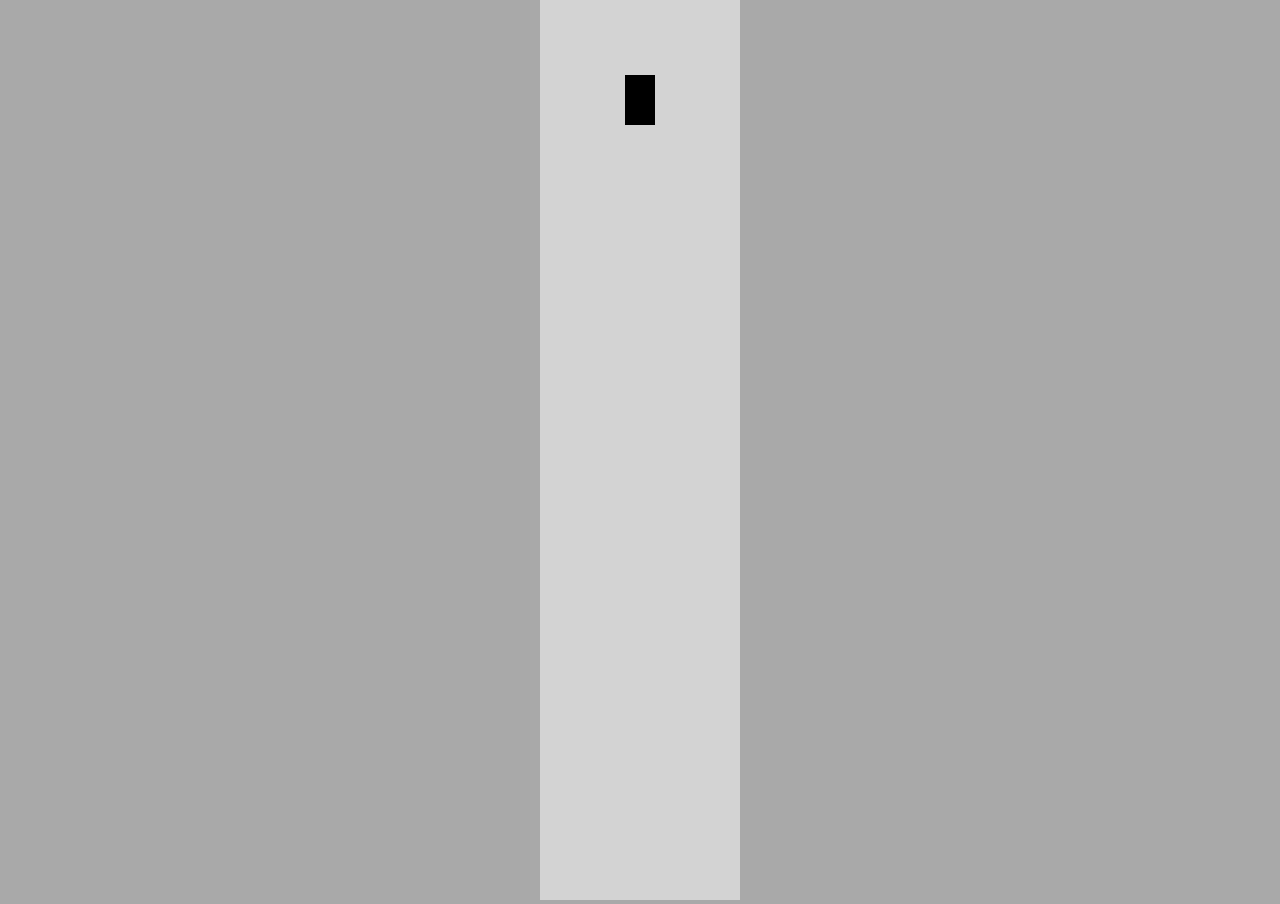
==== index.html @ ff2a6e7a "feat: implemented canvas, car, controls, and initial physics" ====
<!DOCTYPE html>
<head>
    <title>Self-driving car</title>
    <link rel="stylesheet" type="text/css" href="style.css" />
</head>
<body>
    <canvas id="myCanvas"></canvas>
    <script src="controls.js"></script>
    <script src="car.js"></script>
    <script src="main.js"></script>
</body>
---- style.css ----
body {
    margin: 0;
    background: darkgrey;
    overflow: hidden;
    text-align: center;
}
#myCanvas {
    background: lightgrey;
}
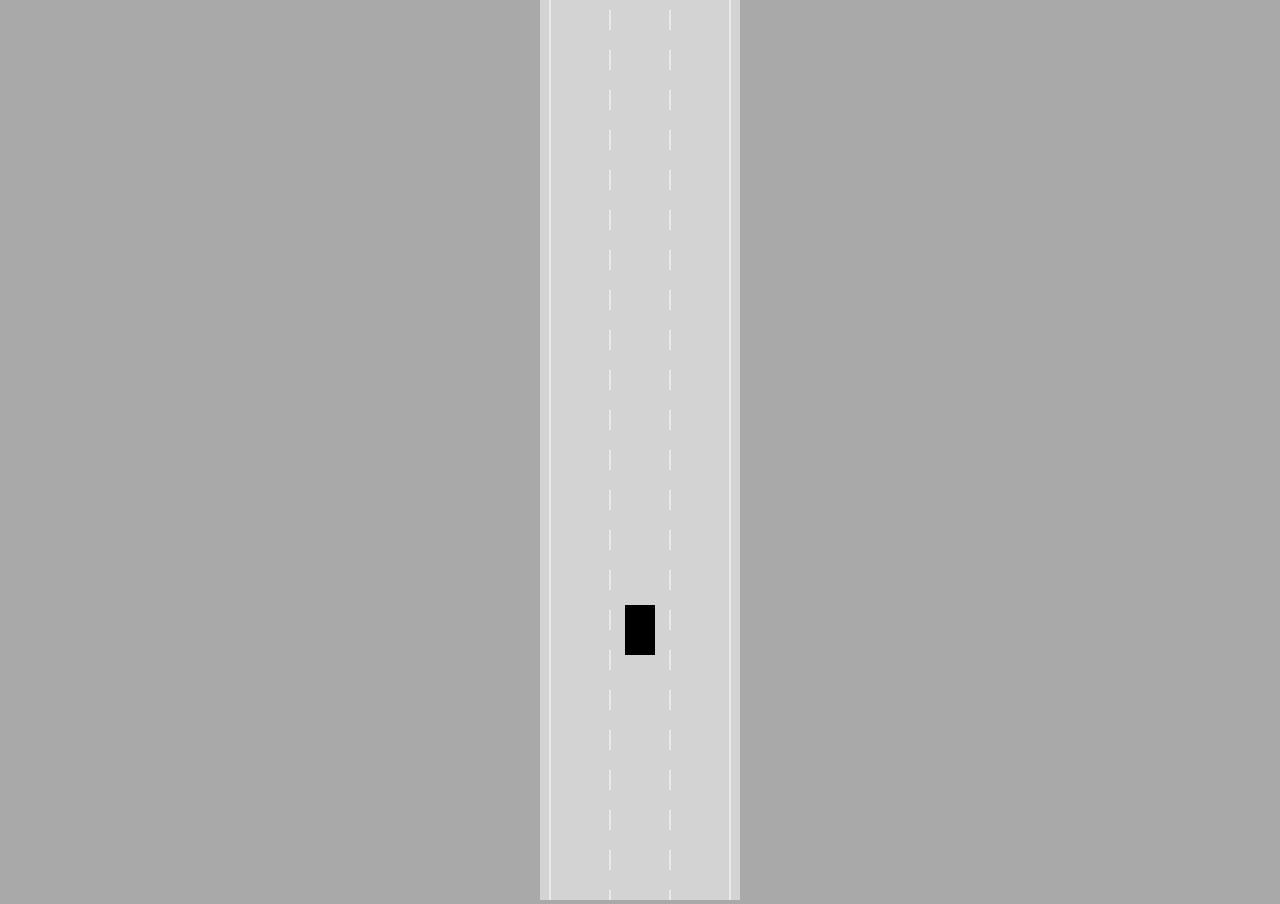
==== commit f198593b: "feat: implemented the road w/ lanes and follow cam" ====
--- a/index.html
+++ b/index.html
@@ -5,6 +5,8 @@
 </head>
 <body>
     <canvas id="myCanvas"></canvas>
+    <script src="utils.js"></script>
+    <script src="road.js"></script>
     <script src="controls.js"></script>
     <script src="car.js"></script>
     <script src="main.js"></script>
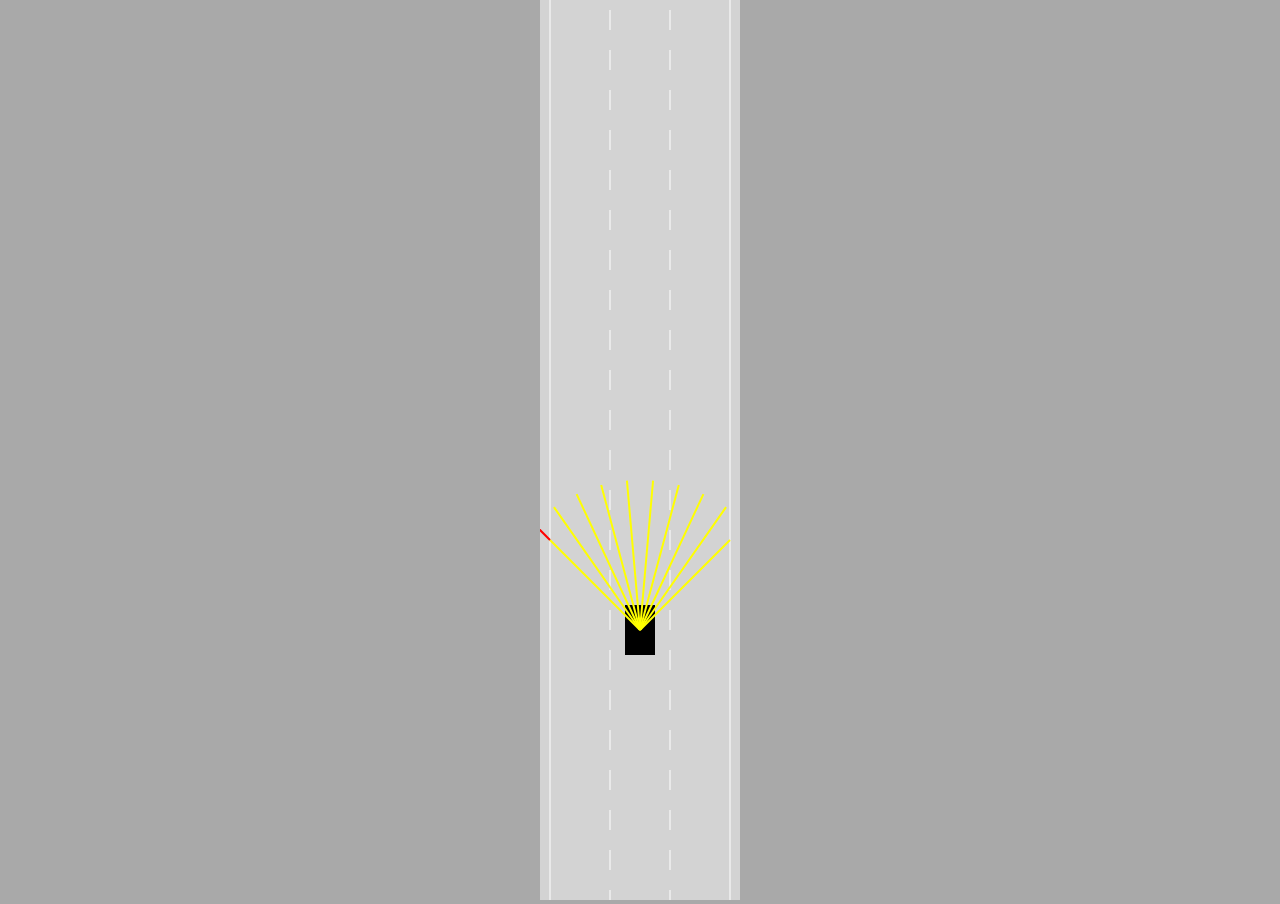
==== commit 0c0568c7: "feat: implemented collision detection for the car" ====
--- a/index.html
+++ b/index.html
@@ -1,10 +1,12 @@
 <!DOCTYPE html>
 <head>
+    <meta charset="UTF-8" />
     <title>Self-driving car</title>
     <link rel="stylesheet" type="text/css" href="style.css" />
 </head>
 <body>
     <canvas id="myCanvas"></canvas>
+    <script src="sensor.js"></script>
     <script src="utils.js"></script>
     <script src="road.js"></script>
     <script src="controls.js"></script>
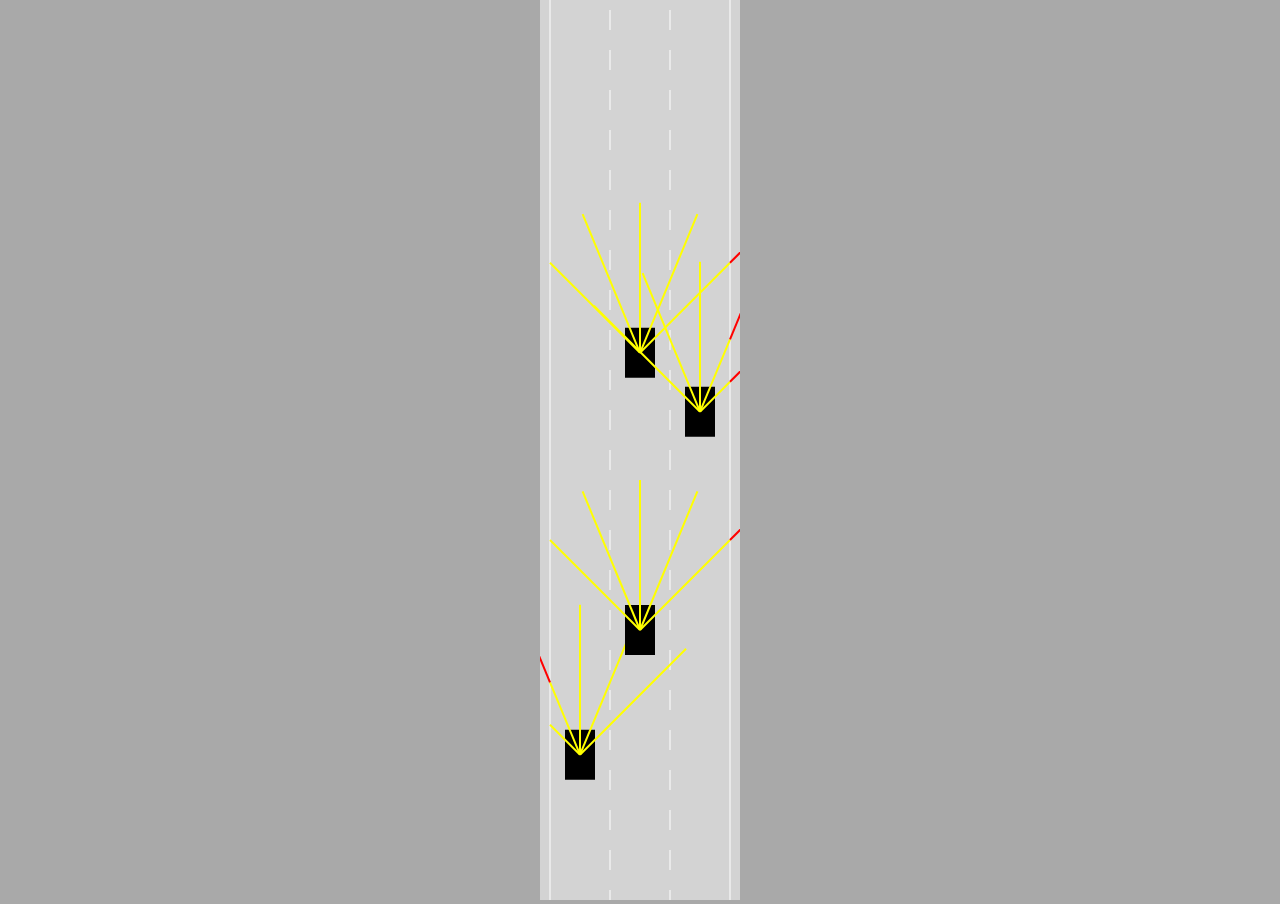
==== commit 47f632b8: "feat: implemented car nueral network" ====
--- a/index.html
+++ b/index.html
@@ -6,6 +6,7 @@
 </head>
 <body>
     <canvas id="myCanvas"></canvas>
+    <script src="network.js"></script>
     <script src="sensor.js"></script>
     <script src="utils.js"></script>
     <script src="road.js"></script>
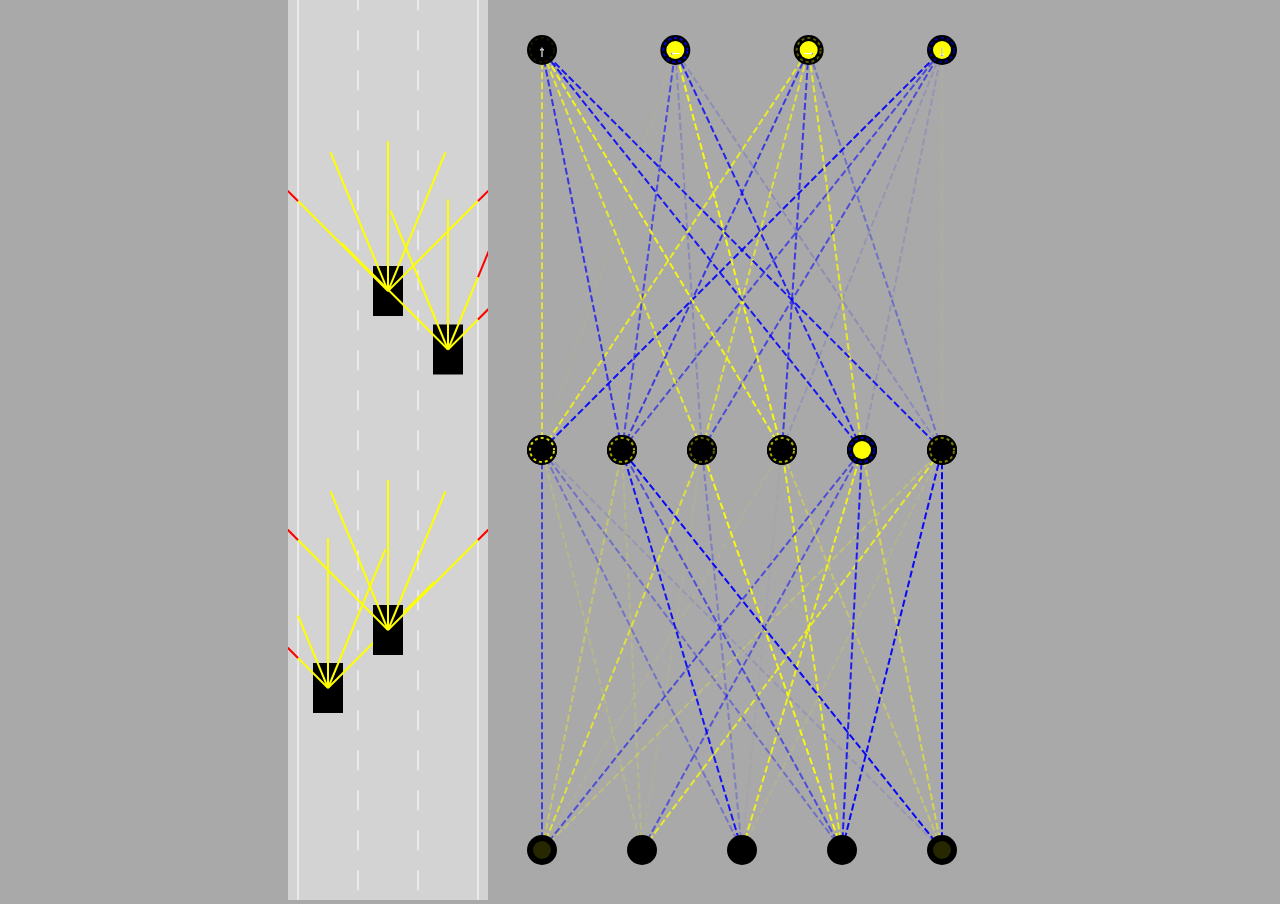
==== commit 0f7f1dde: "feat: implemented visualization" ====
--- a/index.html
+++ b/index.html
@@ -5,7 +5,9 @@
     <link rel="stylesheet" type="text/css" href="style.css" />
 </head>
 <body>
-    <canvas id="myCanvas"></canvas>
+    <canvas id="carCanvas"></canvas>
+    <canvas id="networkCanvas"></canvas>
+    <script src="visualizer.js"></script>
     <script src="network.js"></script>
     <script src="sensor.js"></script>
     <script src="utils.js"></script>
--- a/style.css
+++ b/style.css
@@ -4,6 +4,9 @@
     overflow: hidden;
     text-align: center;
 }
-#myCanvas {
+#carCanvas {
     background: lightgrey;
 }
+#networkCanvas {
+    background: "gray";
+}
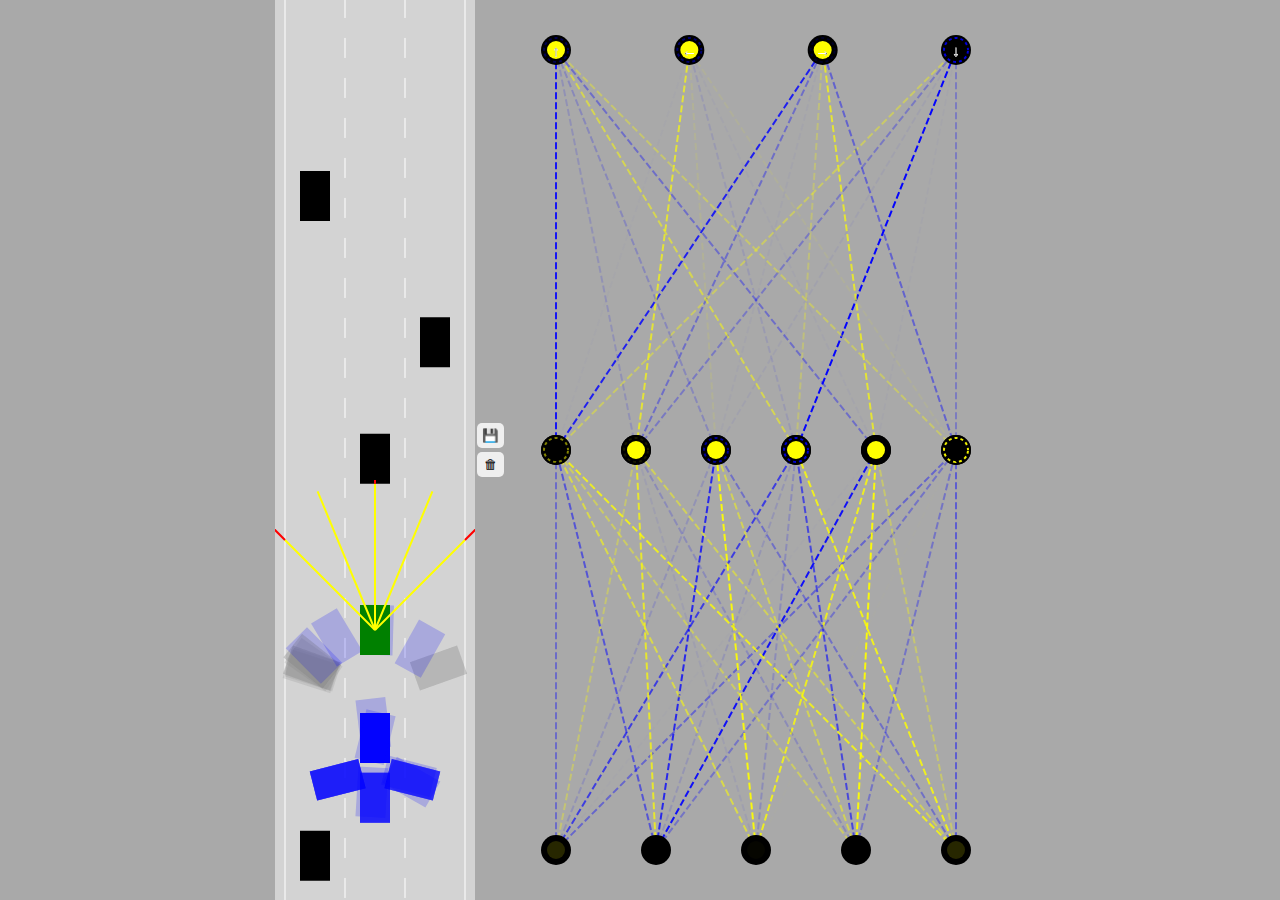
==== commit 1017d301: "feat: implemented parallized multiverse testing w/ saving to local storage" ====
--- a/index.html
+++ b/index.html
@@ -6,6 +6,10 @@
 </head>
 <body>
     <canvas id="carCanvas"></canvas>
+    <div id="verticalButtons">
+        <button onclick="save()">💾</button>
+        <button onclick="discard()">🗑</button>
+    </div>
     <canvas id="networkCanvas"></canvas>
     <script src="visualizer.js"></script>
     <script src="network.js"></script>
--- a/style.css
+++ b/style.css
@@ -2,7 +2,23 @@
     margin: 0;
     background: darkgrey;
     overflow: hidden;
-    text-align: center;
+    display: flex;
+    justify-content: center;
+    align-items: center;
+}
+#verticalButtons {
+    display: flex;
+    flex-direction: column;
+}
+button {
+    border: none;
+    border-radius: 5px;
+    padding: 5px 5px 5px 5px;
+    margin: 2px;
+    cursor: pointer;
+}
+button:hover {
+    background: blue;
 }
 #carCanvas {
     background: lightgrey;
